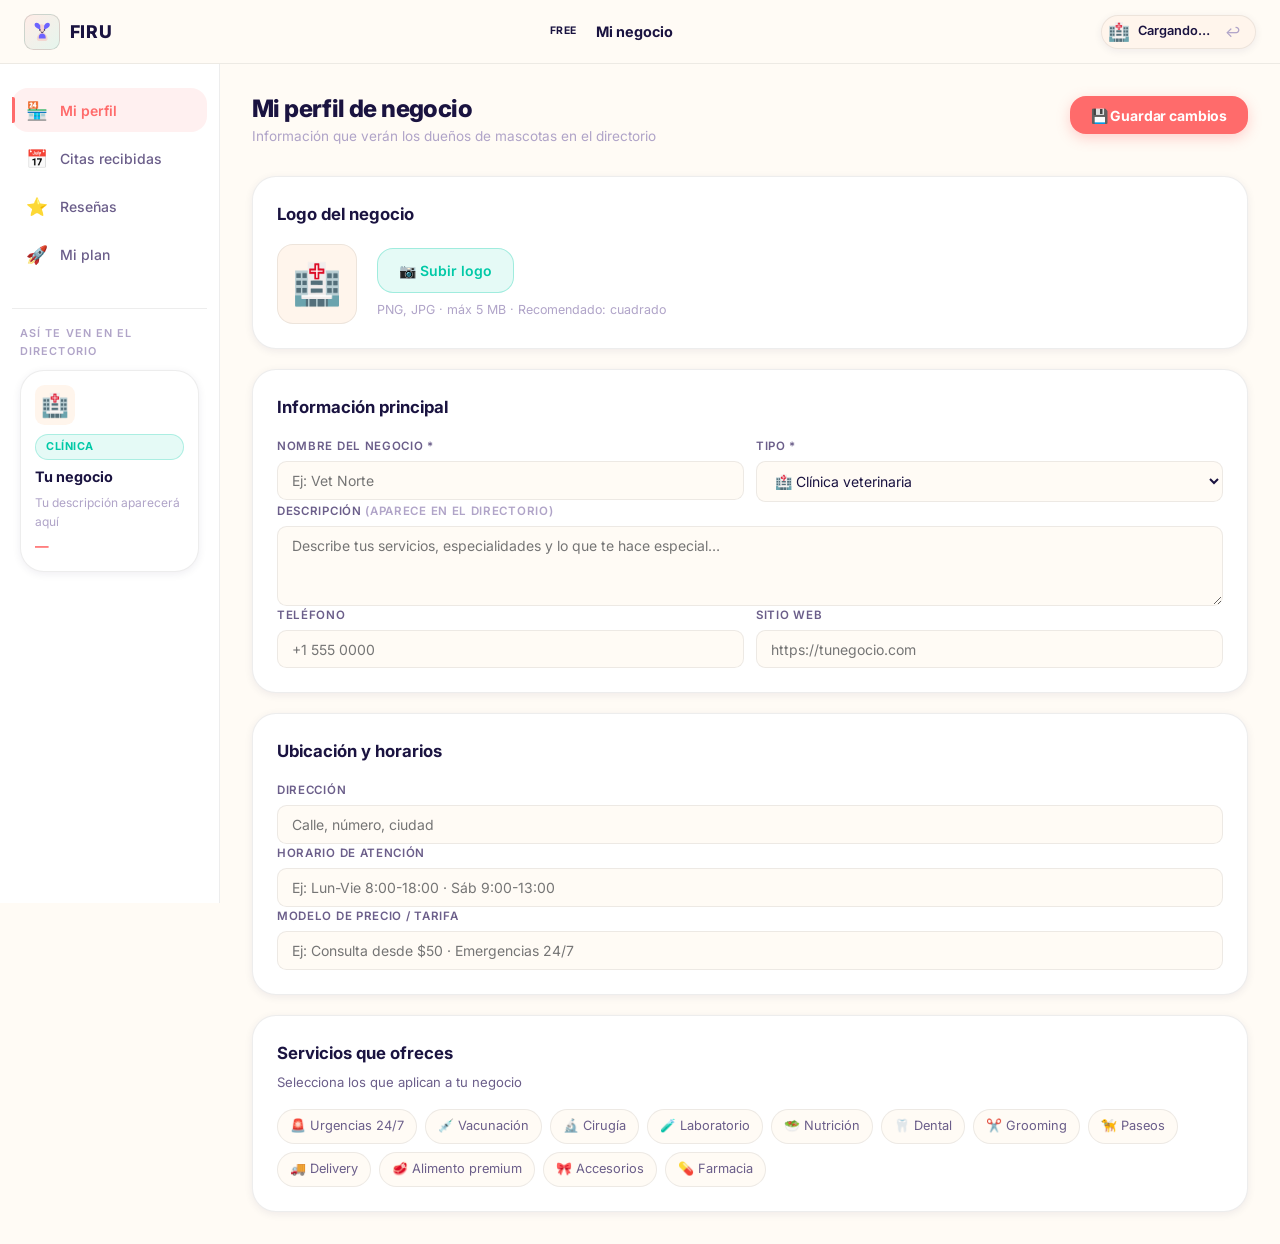
==== business.html @ 0a61ed04 "feat: panel de negocios completo - business.html: dashboard SPA para negocios con 4 secciones - busi" ====
<!DOCTYPE html>
<html lang="es">
<head>
  <meta charset="UTF-8" />
  <meta name="viewport" content="width=device-width, initial-scale=1.0" />
  <meta name="theme-color" content="#FFFBF5" />
  <title>FIRU · Panel de negocio</title>
  <link rel="preconnect" href="https://fonts.googleapis.com" />
  <link rel="preconnect" href="https://fonts.gstatic.com" crossorigin />
  <link href="https://fonts.googleapis.com/css2?family=Inter:wght@400;500;600;700;800&display=swap" rel="stylesheet" />
  <link rel="stylesheet" href="styles.css" />
  <link rel="stylesheet" href="dashboard.css" />
  <link rel="stylesheet" href="business.css" />
</head>
<body class="dash-body">

<!-- HEADER -->
<header class="dash-header">
  <a href="index.html" class="dash-logo">
    <div class="brand-mark sm">
      <svg viewBox="0 0 64 64" xmlns="http://www.w3.org/2000/svg">
        <path d="M20 24c0-6 4-10 10-10s10 4 10 10c0 4-2 8-5 11 2 1 4 3 6 5 3 3 5 7 5 12 0 3-2 6-5 6H23c-3 0-5-3-5-6 0-5 2-9 5-12 2-2 4-4 6-5-3-3-5-7-5-11Z" fill="#FF6B6B" opacity="0.2"/>
        <path d="M27 18c-2-5-6-8-10-8-3 0-5 2-5 5 0 4 3 7 7 9l8 4v-10Zm10 0c2-5 6-8 10-8 3 0 5 2 5 5 0 4-3 7-7 9l-8 4v-10ZM23 47c0-5 4-9 9-9h0c5 0 9 4 9 9v4H23v-4Z" fill="#6C63FF"/>
        <circle cx="26" cy="29" r="2" fill="#1A1340"/>
        <circle cx="38" cy="29" r="2" fill="#1A1340"/>
        <path d="M29 34c2 2 4 2 6 0" stroke="#1A1340" stroke-width="2.5" stroke-linecap="round" fill="none"/>
      </svg>
    </div>
    <strong>FIRU</strong>
  </a>
  <div class="biz-header-center">
    <span class="plan-badge" id="planBadge">Free</span>
    <span class="biz-name-header" id="bizNameHeader">Mi negocio</span>
  </div>
  <div class="dash-header-right">
    <div class="user-pill">
      <span class="user-avatar">🏥</span>
      <span class="user-name" id="userName">Cargando…</span>
      <button class="ghost-btn logout-btn" id="logoutBtn" type="button">↩</button>
    </div>
  </div>
</header>

<!-- SHELL -->
<div class="dash-shell">

  <!-- Sidebar -->
  <aside class="dash-sidebar">
    <nav class="dash-nav">
      <button class="dash-nav-item active" data-section="perfil"  type="button"><span class="nav-icon">🏪</span><span>Mi perfil</span></button>
      <button class="dash-nav-item" data-section="citas"          type="button"><span class="nav-icon">📅</span><span>Citas recibidas</span><span class="nav-badge" id="citasBadge" hidden>0</span></button>
      <button class="dash-nav-item" data-section="resenas"        type="button"><span class="nav-icon">⭐</span><span>Reseñas</span></button>
      <button class="dash-nav-item" data-section="plan"           type="button"><span class="nav-icon">🚀</span><span>Mi plan</span></button>
    </nav>

    <!-- Vista previa listing -->
    <div class="sidebar-preview" id="sidebarPreview">
      <p class="preview-label">Así te ven en el directorio</p>
      <div class="preview-card card" id="previewCard">
        <div class="preview-logo" id="previewLogo">🏥</div>
        <span class="chip teal" id="previewChip">Clínica</span>
        <strong id="previewName">Tu negocio</strong>
        <p id="previewDesc">Tu descripción aparecerá aquí</p>
        <span class="preview-price" id="previewPrice">—</span>
      </div>
    </div>
  </aside>

  <!-- Main -->
  <main class="dash-main">

    <!-- ── PERFIL ── -->
    <section class="dash-section active" id="sec-perfil">
      <div class="dash-section-head">
        <div>
          <h2>Mi perfil de negocio</h2>
          <p>Información que verán los dueños de mascotas en el directorio</p>
        </div>
        <button class="primary-btn" id="saveProfileBtn" type="button" form="profileForm">
          <span class="btn-text">💾 Guardar cambios</span>
          <span class="btn-loader" hidden>···</span>
        </button>
      </div>

      <form id="profileForm" class="profile-form" novalidate>

        <!-- Logo -->
        <div class="card profile-logo-section">
          <h4>Logo del negocio</h4>
          <div class="logo-upload-row">
            <div class="logo-preview" id="logoPreview">
              <span id="logoEmoji">🏥</span>
              <img id="logoImg" src="" alt="Logo" hidden />
            </div>
            <div>
              <label class="secondary-btn" for="logoInput" style="display:inline-flex;cursor:pointer">📷 Subir logo</label>
              <input type="file" id="logoInput" accept="image/*" hidden />
              <p style="font-size:0.78rem;color:var(--text-3);margin-top:0.4rem">PNG, JPG · máx 5 MB · Recomendado: cuadrado</p>
            </div>
          </div>
        </div>

        <!-- Info principal -->
        <div class="card">
          <h4 style="margin-bottom:1rem">Información principal</h4>
          <div class="form-row">
            <div class="form-group">
              <label for="bName">Nombre del negocio *</label>
              <input type="text" id="bName" name="name" placeholder="Ej: Vet Norte" required />
            </div>
            <div class="form-group">
              <label for="bType">Tipo *</label>
              <select id="bType" name="type">
                <option value="clinica">🏥 Clínica veterinaria</option>
                <option value="tienda">🛍️ Tienda de mascotas</option>
                <option value="servicio">✂️ Servicio (paseos, grooming…)</option>
              </select>
            </div>
          </div>
          <div class="form-group">
            <label for="bDesc">Descripción <span style="font-size:0.72rem;color:var(--text-3)">(aparece en el directorio)</span></label>
            <textarea id="bDesc" name="description" rows="3" placeholder="Describe tus servicios, especialidades y lo que te hace especial…"></textarea>
          </div>
          <div class="form-row">
            <div class="form-group">
              <label for="bPhone">Teléfono</label>
              <input type="tel" id="bPhone" name="phone" placeholder="+1 555 0000" />
            </div>
            <div class="form-group">
              <label for="bWebsite">Sitio web</label>
              <input type="url" id="bWebsite" name="website" placeholder="https://tunegocio.com" />
            </div>
          </div>
        </div>

        <!-- Ubicación y horarios -->
        <div class="card">
          <h4 style="margin-bottom:1rem">Ubicación y horarios</h4>
          <div class="form-group">
            <label for="bAddress">Dirección</label>
            <input type="text" id="bAddress" name="address" placeholder="Calle, número, ciudad" />
          </div>
          <div class="form-group">
            <label for="bHours">Horario de atención</label>
            <input type="text" id="bHours" name="hours" placeholder="Ej: Lun-Vie 8:00-18:00 · Sáb 9:00-13:00" />
          </div>
          <div class="form-group">
            <label for="bPriceModel">Modelo de precio / tarifa</label>
            <input type="text" id="bPriceModel" name="price_model" placeholder="Ej: Consulta desde $50 · Emergencias 24/7" />
          </div>
        </div>

        <!-- Servicios -->
        <div class="card">
          <h4 style="margin-bottom:0.35rem">Servicios que ofreces</h4>
          <p style="font-size:0.82rem;margin-bottom:1rem">Selecciona los que aplican a tu negocio</p>
          <div class="services-grid" id="servicesGrid">
            <label class="service-tag"><input type="checkbox" value="urgencias" /> 🚨 Urgencias 24/7</label>
            <label class="service-tag"><input type="checkbox" value="vacunacion" /> 💉 Vacunación</label>
            <label class="service-tag"><input type="checkbox" value="cirugia" /> 🔬 Cirugía</label>
            <label class="service-tag"><input type="checkbox" value="laboratorio" /> 🧪 Laboratorio</label>
            <label class="service-tag"><input type="checkbox" value="nutricion" /> 🥗 Nutrición</label>
            <label class="service-tag"><input type="checkbox" value="dental" /> 🦷 Dental</label>
            <label class="service-tag"><input type="checkbox" value="grooming" /> ✂️ Grooming</label>
            <label class="service-tag"><input type="checkbox" value="paseos" /> 🦮 Paseos</label>
            <label class="service-tag"><input type="checkbox" value="delivery" /> 🚚 Delivery</label>
            <label class="service-tag"><input type="checkbox" value="alimento" /> 🥩 Alimento premium</label>
            <label class="service-tag"><input type="checkbox" value="accesorios" /> 🎀 Accesorios</label>
            <label class="service-tag"><input type="checkbox" value="farmacia" /> 💊 Farmacia</label>
          </div>
        </div>

      </form>
    </section>

    <!-- ── CITAS ── -->
    <section class="dash-section" id="sec-citas">
      <div class="dash-section-head">
        <div><h2>Citas recibidas</h2><p>Solicitudes de dueños de mascotas</p></div>
      </div>
      <div class="biz-appt-filters">
        <button class="filter-btn active" data-status="all"        type="button">Todas</button>
        <button class="filter-btn" data-status="pendiente"         type="button">Pendientes</button>
        <button class="filter-btn" data-status="completada"        type="button">Completadas</button>
        <button class="filter-btn" data-status="cancelada"         type="button">Canceladas</button>
      </div>
      <div id="bizApptList" class="biz-appt-list">
        <div class="loading-state"><span class="loading-spinner"></span><p>Cargando citas…</p></div>
      </div>
    </section>

    <!-- ── RESEÑAS ── -->
    <section class="dash-section" id="sec-resenas">
      <div class="dash-section-head">
        <div><h2>Reseñas</h2><p>Lo que dicen los dueños de mascotas</p></div>
      </div>
      <div class="rating-summary card" id="ratingSummary">
        <div class="rating-big" id="ratingBig">—</div>
        <div class="rating-bars" id="ratingBars"></div>
        <div class="rating-total" id="ratingTotal">Sin reseñas aún</div>
      </div>
      <div id="reviewList" class="review-list">
        <div class="empty-state"><span>⭐</span><p>Las reseñas de tus clientes aparecerán aquí</p></div>
      </div>
    </section>

    <!-- ── PLAN ── -->
    <section class="dash-section" id="sec-plan">
      <div class="dash-section-head">
        <div><h2>Mi plan</h2><p>Gestiona tu suscripción y visibilidad en FIRU</p></div>
      </div>

      <div class="plan-current card" id="planCurrent">
        <div class="plan-current-info">
          <span class="plan-current-badge free">Plan Free</span>
          <h3>Listing básico activo</h3>
          <p>Tu negocio aparece en el directorio de FIRU con información básica.</p>
        </div>
        <div class="plan-stats" id="planStats">
          <div><strong id="statViews">0</strong><span>Vistas este mes</span></div>
          <div><strong id="statCitas">0</strong><span>Citas recibidas</span></div>
          <div><strong id="statRating">—</strong><span>Calificación</span></div>
        </div>
      </div>

      <div class="plans-grid">

        <div class="plan-card card active-plan">
          <div class="plan-card-head">
            <span class="plan-tag free">Activo</span>
            <h3>Free</h3>
            <div class="plan-price"><strong>$0</strong><span>/mes</span></div>
          </div>
          <ul class="plan-features">
            <li>✓ Listing en el directorio</li>
            <li>✓ Información básica visible</li>
            <li>✓ Reseñas de clientes</li>
            <li class="disabled">✗ Posición destacada</li>
            <li class="disabled">✗ Reservas directas en la app</li>
            <li class="disabled">✗ Notificaciones push a usuarios</li>
            <li class="disabled">✗ Estadísticas detalladas</li>
            <li class="disabled">✗ Badge "Verificado"</li>
          </ul>
        </div>

        <div class="plan-card card premium-plan">
          <div class="plan-card-head">
            <span class="plan-tag premium">Recomendado</span>
            <h3>Premium</h3>
            <div class="plan-price">
              <strong id="premiumPrice">$29</strong><span>/mes</span>
            </div>
            <p style="font-size:0.75rem;color:var(--text-3);margin-top:0.25rem">Clínicas $29 · Tiendas y servicios $19</p>
          </div>
          <ul class="plan-features">
            <li>✓ Todo lo del plan Free</li>
            <li>✓ <strong>Posición destacada</strong> en directorio</li>
            <li>✓ Reservas directas desde la app</li>
            <li>✓ Notificaciones push a usuarios cercanos</li>
            <li>✓ Estadísticas detalladas de vistas</li>
            <li>✓ Badge "Verificado" en tu listing</li>
            <li>✓ Soporte prioritario FIRU</li>
            <li>✓ Campaña de bienvenida (1er mes)</li>
          </ul>
          <button class="primary-btn full upgrade-btn" id="upgradePlanBtn" type="button">
            🚀 Activar plan Premium
          </button>
        </div>

      </div>
    </section>

  </main>
</div>

<!-- Bottom nav móvil -->
<nav class="bottom-nav">
  <button class="bottom-nav-item active" data-section="perfil"  type="button"><span>🏪</span><span>Perfil</span></button>
  <button class="bottom-nav-item" data-section="citas"          type="button"><span>📅</span><span>Citas</span></button>
  <button class="bottom-nav-item" data-section="resenas"        type="button"><span>⭐</span><span>Reseñas</span></button>
  <button class="bottom-nav-item" data-section="plan"           type="button"><span>🚀</span><span>Plan</span></button>
</nav>

<div class="toast-container" id="toastContainer" aria-live="polite"></div>
<script type="module" src="business.js"></script>
</body>
</html>
---- styles.css ----
/* ================================================================
   FIRU · Design System — Tema Alegre (Light)
   ================================================================ */

:root {
  /* Fondo y superficies */
  --bg:           #FFFBF5;
  --surface:      #FFFFFF;
  --surface-hi:   #FFF5EC;
  --border:       rgba(0,0,0,0.07);
  --border-hi:    rgba(0,0,0,0.13);

  /* Colores primarios */
  --coral:        #FF6B6B;
  --coral-alpha:  rgba(255,107,107,0.1);
  --coral-glow:   rgba(255,107,107,0.3);

  --teal:         #00C9A7;
  --teal-alpha:   rgba(0,201,167,0.1);
  --teal-glow:    rgba(0,201,167,0.3);

  --indigo:       #6C63FF;
  --indigo-alpha: rgba(108,99,255,0.1);
  --indigo-glow:  rgba(108,99,255,0.25);

  --yellow:       #FFD93D;
  --yellow-alpha: rgba(255,217,61,0.15);

  --mint:         #4ECDC4;

  /* Texto */
  --text:         #1A1340;
  --text-2:       #6B5E8A;
  --text-3:       #B0A4C8;

  /* Semánticos */
  --good:         #06C270;
  --good-alpha:   rgba(6,194,112,0.12);
  --warn:         #FF9F43;
  --warn-alpha:   rgba(255,159,67,0.12);
  --danger:       #FF4757;

  --font:         'Inter', -apple-system, BlinkMacSystemFont, sans-serif;
  --gap:          1.5rem;
  --r:            1rem;
  --r-sm:         0.6rem;
  --r-lg:         1.5rem;
  --r-xl:         2rem;

  --shadow-sm:    0 2px 8px rgba(26,19,64,0.07);
  --shadow:       0 4px 20px rgba(26,19,64,0.1);
  --shadow-lg:    0 12px 40px rgba(26,19,64,0.13);

  --ease:         cubic-bezier(0.22, 0.8, 0.38, 1);
  --ease-spring:  cubic-bezier(0.34, 1.56, 0.64, 1);
}

/* ----------------------------------------------------------------
   Reset & base
   ---------------------------------------------------------------- */
*, *::before, *::after { box-sizing: border-box; margin: 0; padding: 0; }
html { scroll-behavior: smooth; }
body {
  font-family: var(--font);
  background: var(--bg);
  color: var(--text);
  line-height: 1.6;
  -webkit-font-smoothing: antialiased;
  min-height: 100vh;
  overflow-x: hidden;
}
::-webkit-scrollbar { width: 5px; }
::-webkit-scrollbar-track { background: var(--bg); }
::-webkit-scrollbar-thumb { background: var(--border-hi); border-radius: 3px; }

/* ----------------------------------------------------------------
   Layout
   ---------------------------------------------------------------- */
.page-shell { max-width: 1200px; margin: 0 auto; padding: 0 var(--gap); }
main { display: flex; flex-direction: column; gap: 2rem; padding: 2rem 0 5rem; }

/* ----------------------------------------------------------------
   Card
   ---------------------------------------------------------------- */
.card {
  background: var(--surface);
  border: 1px solid var(--border);
  border-radius: var(--r-lg);
  padding: var(--gap);
  box-shadow: var(--shadow-sm);
  transition: border-color 0.2s, box-shadow 0.2s;
}
.card:hover { box-shadow: var(--shadow); }

/* ----------------------------------------------------------------
   Typography
   ---------------------------------------------------------------- */
h1 { font-size: clamp(0.9rem, 2vw, 1rem); font-weight: 600; color: var(--text-2); }
h2 { font-size: clamp(1.6rem, 4vw, 2.5rem); font-weight: 800; line-height: 1.12; letter-spacing: -0.025em; color: var(--text); }
h3 { font-size: clamp(1.15rem, 3vw, 1.65rem); font-weight: 700; line-height: 1.22; letter-spacing: -0.015em; color: var(--text); }
h4 { font-size: 1.05rem; font-weight: 700; color: var(--text); }
p  { color: var(--text-2); }
ul, ol { list-style: none; }
a  { text-decoration: none; }

.eyebrow {
  display: inline-block;
  font-size: 0.68rem;
  font-weight: 700;
  letter-spacing: 0.14em;
  text-transform: uppercase;
  color: var(--coral);
  margin-bottom: 0.35rem;
}

.pill {
  display: inline-block;
  background: var(--yellow-alpha);
  border: 1px solid rgba(255,217,61,0.4);
  color: #B87A00;
  font-size: 0.73rem;
  font-weight: 600;
  padding: 0.28rem 0.85rem;
  border-radius: 100px;
  margin-bottom: 1rem;
}

/* ----------------------------------------------------------------
   Buttons
   ---------------------------------------------------------------- */
button, a { font-family: var(--font); cursor: pointer; transition: all 0.2s var(--ease); }

.primary-btn {
  display: inline-flex;
  align-items: center;
  gap: 0.35rem;
  background: var(--coral);
  color: #fff;
  font-size: 0.875rem;
  font-weight: 700;
  padding: 0.65rem 1.3rem;
  border-radius: var(--r);
  border: none;
  white-space: nowrap;
  letter-spacing: -0.01em;
  box-shadow: 0 4px 14px var(--coral-glow);
}
.primary-btn:hover {
  background: #ff5252;
  box-shadow: 0 6px 22px var(--coral-glow);
  transform: translateY(-2px);
}
.primary-btn:active { transform: translateY(0); box-shadow: 0 2px 8px var(--coral-glow); }

.secondary-btn {
  display: inline-flex;
  align-items: center;
  gap: 0.35rem;
  background: var(--teal-alpha);
  color: var(--teal);
  font-size: 0.875rem;
  font-weight: 600;
  padding: 0.65rem 1.3rem;
  border-radius: var(--r);
  border: 1.5px solid rgba(0,201,167,0.3);
  white-space: nowrap;
}
.secondary-btn:hover {
  background: rgba(0,201,167,0.18);
  border-color: var(--teal);
  transform: translateY(-2px);
}

.ghost-btn {
  color: var(--text-2);
  font-size: 0.875rem;
  font-weight: 500;
  padding: 0.5rem 0.75rem;
  border-radius: var(--r-sm);
  border: none;
  background: transparent;
}
.ghost-btn:hover { color: var(--text); background: var(--surface-hi); }

.icon-btn {
  display: inline-flex;
  align-items: center;
  justify-content: center;
  width: 2.25rem;
  height: 2.25rem;
  background: var(--surface-hi);
  border: 1.5px solid var(--border);
  border-radius: var(--r-sm);
  color: var(--text-2);
  font-size: 0.85rem;
  flex-shrink: 0;
}
.icon-btn:hover { background: var(--coral-alpha); border-color: var(--coral); color: var(--coral); }

/* ----------------------------------------------------------------
   Chips
   ---------------------------------------------------------------- */
.chip {
  display: inline-block;
  font-size: 0.68rem;
  font-weight: 700;
  letter-spacing: 0.05em;
  text-transform: uppercase;
  padding: 0.22rem 0.65rem;
  border-radius: 100px;
  background: var(--indigo-alpha);
  color: var(--indigo);
  border: 1.5px solid rgba(108,99,255,0.2);
}
.chip.alt  { background: var(--warn-alpha); color: var(--warn); border-color: rgba(255,159,67,0.25); }
.chip.teal { background: var(--teal-alpha); color: var(--teal); border-color: rgba(0,201,167,0.25); }
.chip.cyan { background: rgba(78,205,196,0.12); color: #00A99D; border-color: rgba(78,205,196,0.3); }

/* ----------------------------------------------------------------
   Status
   ---------------------------------------------------------------- */
.status {
  display: inline-flex;
  align-items: center;
  gap: 0.35rem;
  font-size: 0.73rem;
  font-weight: 600;
}
.status::before {
  content: '';
  display: block;
  width: 7px;
  height: 7px;
  border-radius: 50%;
  flex-shrink: 0;
}
.status.good { color: var(--good); }
.status.good::before { background: var(--good); box-shadow: 0 0 6px var(--good); }
.status.warning { color: var(--warn); }
.status.warning::before { background: var(--warn); }

.pulse {
  display: inline-block;
  width: 10px;
  height: 10px;
  border-radius: 50%;
  background: var(--coral);
  flex-shrink: 0;
  animation: pulse-ring 1.8s ease-in-out infinite;
}
@keyframes pulse-ring {
  0%, 100% { box-shadow: 0 0 0 0 var(--coral-glow); }
  60%       { box-shadow: 0 0 0 8px transparent; }
}

/* ================================================================
   TOPBAR
   ================================================================ */
.topbar {
  position: sticky;
  top: 0;
  z-index: 100;
  display: flex;
  align-items: center;
  justify-content: space-between;
  gap: 1.5rem;
  padding: 1rem var(--gap);
  background: rgba(255,251,245,0.9);
  backdrop-filter: blur(20px);
  -webkit-backdrop-filter: blur(20px);
  border-bottom: 1px solid var(--border);
  margin: 0 calc(-1 * var(--gap));
}

.brand { display: flex; align-items: center; gap: 0.75rem; flex-shrink: 0; }
.brand .eyebrow { font-size: 1rem; font-weight: 800; letter-spacing: 0.05em; color: var(--text); margin: 0; }
.brand h1 { display: none; }

.brand-mark {
  width: 2.75rem;
  height: 2.75rem;
  background: linear-gradient(135deg, var(--coral-alpha), var(--teal-alpha));
  border: 1.5px solid var(--border-hi);
  border-radius: 0.85rem;
  display: flex;
  align-items: center;
  justify-content: center;
  padding: 0.3rem;
  flex-shrink: 0;
  transition: box-shadow 0.3s;
}
.brand-mark:hover { box-shadow: 0 0 20px var(--coral-glow); }
.brand-mark svg { width: 100%; height: 100%; }

.top-actions { display: flex; align-items: center; gap: 0.2rem; }

.menu-btn {
  display: none;
  flex-direction: column;
  justify-content: center;
  gap: 5px;
  width: 2.25rem;
  height: 2.25rem;
  background: var(--surface-hi);
  border: 1.5px solid var(--border);
  border-radius: var(--r-sm);
  padding: 0 0.45rem;
}
.menu-btn span {
  display: block;
  width: 100%;
  height: 2px;
  background: var(--text-2);
  border-radius: 1px;
  transition: all 0.3s var(--ease);
}
.menu-btn.open span:nth-child(1) { transform: rotate(45deg) translate(5px, 5px); }
.menu-btn.open span:nth-child(2) { opacity: 0; transform: scaleX(0); }
.menu-btn.open span:nth-child(3) { transform: rotate(-45deg) translate(5px, -5px); }

/* User pill (logged in) */
.user-pill {
  display: flex;
  align-items: center;
  gap: 0.5rem;
  background: var(--surface-hi);
  border: 1.5px solid var(--border);
  border-radius: 100px;
  padding: 0.3rem 0.5rem 0.3rem 0.4rem;
  box-shadow: var(--shadow-sm);
}
.user-avatar { font-size: 1.1rem; line-height: 1; }
.user-name { font-size: 0.8rem; font-weight: 600; color: var(--text); max-width: 110px; overflow: hidden; text-overflow: ellipsis; white-space: nowrap; }
.logout-btn { padding: 0.2rem 0.4rem; font-size: 0.85rem; color: var(--text-3); }
.logout-btn:hover { color: var(--danger); background: rgba(255,71,87,0.08); border-radius: var(--r-sm); }

.mobile-nav {
  display: none;
  flex-direction: column;
  background: var(--surface);
  border: 1px solid var(--border);
  border-radius: var(--r);
  margin: 0.5rem 0 0;
  overflow: hidden;
  max-height: 0;
  opacity: 0;
  box-shadow: var(--shadow);
  transition: max-height 0.35s var(--ease), opacity 0.3s;
}
.mobile-nav.open { max-height: 320px; opacity: 1; }
.mobile-nav a {
  display: block;
  padding: 0.85rem 1.25rem;
  color: var(--text-2);
  font-size: 0.9rem;
  font-weight: 500;
  border-bottom: 1px solid var(--border);
}
.mobile-nav a:last-child { border-bottom: none; }
.mobile-nav a:hover { color: var(--coral); background: var(--coral-alpha); }

/* ================================================================
   HERO
   ================================================================ */
.hero {
  display: grid;
  grid-template-columns: 1fr auto;
  gap: 3rem;
  align-items: center;
  padding: 3rem 2.5rem;
  background:
    radial-gradient(ellipse 70% 80% at 90% 20%, rgba(255,107,107,0.1) 0%, transparent 55%),
    radial-gradient(ellipse 60% 60% at 10% 90%, rgba(0,201,167,0.08) 0%, transparent 55%),
    radial-gradient(ellipse 50% 50% at 50% 50%, rgba(255,217,61,0.06) 0%, transparent 60%),
    var(--surface);
  border-color: var(--border);
  overflow: hidden;
  position: relative;
}

.hero-copy { position: relative; z-index: 1; }
.hero-copy h2 { margin-bottom: 0.9rem; }
.hero-copy > p { font-size: 1rem; max-width: 44ch; margin-bottom: 1.75rem; line-height: 1.7; }

.hero-metrics { display: flex; gap: 2.5rem; margin-bottom: 2rem; }
.hero-metrics strong {
  display: block;
  font-size: 1.6rem;
  font-weight: 800;
  color: var(--coral);
  line-height: 1;
  margin-bottom: 0.28rem;
}
.hero-metrics span { font-size: 0.78rem; color: var(--text-3); }

.hero-actions { display: flex; gap: 0.75rem; flex-wrap: wrap; }

/* Phone mockup */
.hero-visual { flex-shrink: 0; position: relative; z-index: 1; }

.phone-frame {
  width: 200px;
  height: 390px;
  background: #fff;
  border: 2px solid var(--border);
  border-radius: 2.5rem;
  padding: 0.7rem;
  box-shadow: var(--shadow-lg), 0 0 0 1px rgba(255,107,107,0.08);
  animation: float 4s ease-in-out infinite;
}
@keyframes float {
  0%, 100% { transform: translateY(0px); }
  50%       { transform: translateY(-10px); }
}

.phone-screen {
  background: var(--bg);
  border-radius: 2rem;
  height: 100%;
  padding: 0.9rem 0.7rem;
  display: flex;
  flex-direction: column;
  gap: 0.55rem;
  overflow: hidden;
}
.phone-notch {
  width: 65px;
  height: 5px;
  background: var(--border);
  border-radius: 3px;
  margin: 0 auto 0.3rem;
}
.mini-head {
  display: flex;
  justify-content: space-between;
  align-items: center;
  font-size: 0.63rem;
  color: var(--text-3);
}
.mini-head strong { color: var(--coral); font-weight: 700; }
.mini-card {
  background: var(--surface);
  border: 1.5px solid var(--border);
  border-radius: 0.8rem;
  padding: 0.55rem 0.65rem;
  box-shadow: var(--shadow-sm);
}
.mini-card p { font-size: 0.62rem; color: var(--text-3); margin-bottom: 0.15rem; }
.mini-card strong { font-size: 0.68rem; color: var(--text); }
.mini-card.highlight { border-color: var(--coral); background: var(--coral-alpha); }
.mini-card.highlight strong { color: var(--coral); }
.mini-badge { display: flex; gap: 0.4rem; margin-top: 0.2rem; }
.mini-badge span {
  font-size: 0.57rem;
  background: var(--surface-hi);
  border: 1px solid var(--border);
  padding: 0.1rem 0.4rem;
  border-radius: 100px;
  color: var(--text-3);
}
.mini-wave {
  margin-top: auto;
  height: 36px;
  border-radius: 0.6rem;
  background: linear-gradient(90deg, var(--coral-alpha), var(--teal-alpha));
  overflow: hidden;
  position: relative;
}
.mini-wave::before {
  content: '';
  position: absolute;
  inset: 0;
  background: url("data:image/svg+xml,%3Csvg xmlns='http://www.w3.org/2000/svg' width='40' height='36'%3E%3Cpath d='M0 18 Q5 8 10 18 Q15 28 20 18 Q25 8 30 18 Q35 28 40 18' fill='none' stroke='%23FF6B6B' stroke-width='1.5' opacity='0.5'/%3E%3C/svg%3E") repeat-x center;
  animation: wave-move 2.5s linear infinite;
}
@keyframes wave-move { from { background-position: 0 center; } to { background-position: -40px center; } }

/* ================================================================
   SECTION STRUCTURE
   ================================================================ */
.section-title {
  display: flex;
  justify-content: space-between;
  align-items: flex-start;
  gap: 1.5rem;
  margin-bottom: 1.5rem;
}
.section-title > div > * + * { margin-top: 0.3rem; }
.section-title p { font-size: 0.875rem; max-width: 44ch; }
.section-title.compact { margin-bottom: 1rem; }

.section-header {
  display: flex;
  align-items: flex-start;
  justify-content: space-between;
  gap: 1rem;
  margin-bottom: 1.5rem;
  flex-wrap: wrap;
}
.section-header > .section-title { margin: 0; flex: 1; }

/* Filter pills */
.pet-filters, .dir-filters { display: flex; gap: 0.35rem; align-items: center; flex-wrap: wrap; }

.filter-btn {
  background: var(--surface);
  border: 1.5px solid var(--border);
  color: var(--text-3);
  font-size: 0.78rem;
  font-weight: 500;
  padding: 0.32rem 0.85rem;
  border-radius: 100px;
  transition: all 0.18s;
  box-shadow: var(--shadow-sm);
}
.filter-btn:hover { border-color: var(--coral); color: var(--coral); background: var(--coral-alpha); }
.filter-btn.active { background: var(--coral); border-color: var(--coral); color: #fff; font-weight: 600; box-shadow: 0 4px 12px var(--coral-glow); }

/* ================================================================
   PET CARDS
   ================================================================ */
.pet-grid { display: grid; grid-template-columns: repeat(auto-fill, minmax(265px, 1fr)); gap: var(--gap); }

.pet-card {
  padding: 1.35rem;
  cursor: default;
  transition: transform 0.22s var(--ease), box-shadow 0.22s;
}
.pet-card:hover { transform: translateY(-5px); box-shadow: var(--shadow-lg); }

.pet-emoji { font-size: 2.6rem; line-height: 1; margin-bottom: 0.7rem; }

.pet-top {
  display: flex;
  justify-content: space-between;
  align-items: flex-start;
  margin-bottom: 0.65rem;
}
.pet-top > div { display: flex; flex-direction: column; gap: 0.3rem; }

.pet-card ul {
  display: flex;
  flex-direction: column;
  gap: 0.5rem;
  padding-top: 0.8rem;
  border-top: 1.5px solid var(--border);
  margin-top: 0.2rem;
}
.pet-card li { display: flex; justify-content: space-between; align-items: center; font-size: 0.82rem; }
.pet-card li span { color: var(--text-3); }
.pet-card li strong { color: var(--text); font-weight: 600; }

.pet-health-bar {
  margin-top: 0.8rem;
  padding-top: 0.8rem;
  border-top: 1.5px solid var(--border);
}
.pet-health-bar label {
  display: flex;
  justify-content: space-between;
  font-size: 0.72rem;
  color: var(--text-3);
  margin-bottom: 0.4rem;
}
.progress-track { height: 5px; background: var(--border); border-radius: 3px; overflow: hidden; }
.progress-fill {
  height: 100%;
  border-radius: 3px;
  background: linear-gradient(90deg, var(--teal), var(--mint));
  width: 0;
  transition: width 1.2s var(--ease);
}
.progress-fill.warn { background: linear-gradient(90deg, var(--warn), #FFBE76); }

.pet-card-actions {
  display: flex;
  gap: 0.5rem;
  margin-top: 0.9rem;
  padding-top: 0.8rem;
  border-top: 1.5px solid var(--border);
}
.pet-card-actions .ghost-btn {
  flex: 1;
  text-align: center;
  font-size: 0.75rem;
  padding: 0.4rem 0.4rem;
  border: 1.5px solid var(--border);
  border-radius: var(--r-sm);
  color: var(--text-3);
}
.pet-card-actions .ghost-btn:hover { border-color: var(--coral); color: var(--coral); background: var(--coral-alpha); }

/* ================================================================
   SPLIT — REMINDERS + HEALTH
   ================================================================ */
.split-section { display: grid; grid-template-columns: 1fr 1fr; gap: var(--gap); }
.reminder-panel, .health-panel { padding: 1.5rem; }

.alert-banner {
  display: flex;
  align-items: center;
  gap: 0.85rem;
  background: linear-gradient(135deg, var(--coral-alpha), var(--yellow-alpha));
  border: 1.5px solid rgba(255,107,107,0.25);
  border-radius: var(--r);
  padding: 0.9rem 1rem;
  margin-bottom: 1rem;
  transition: opacity 0.3s, transform 0.3s;
}
.alert-banner > div { flex: 1; }
.alert-banner strong { font-size: 0.84rem; color: var(--coral); display: block; font-weight: 700; }
.alert-banner p { font-size: 0.79rem; color: var(--text-2); margin: 0; }

.reminder-list { display: flex; flex-direction: column; gap: 0.45rem; }

.reminder-item {
  display: flex;
  align-items: center;
  gap: 0.7rem;
  background: var(--surface);
  border: 1.5px solid var(--border);
  border-radius: var(--r-sm);
  padding: 0.65rem 0.9rem;
  color: var(--text-2);
  font-size: 0.84rem;
  font-weight: 500;
  text-align: left;
  width: 100%;
  box-shadow: var(--shadow-sm);
}
.reminder-item::before {
  content: '';
  width: 7px;
  height: 7px;
  border-radius: 50%;
  background: var(--border-hi);
  flex-shrink: 0;
  transition: background 0.2s, box-shadow 0.2s;
}
.reminder-item:hover { border-color: var(--coral); color: var(--text); background: var(--coral-alpha); }
.reminder-item.active {
  background: var(--coral-alpha);
  border-color: var(--coral);
  color: var(--text);
  font-weight: 600;
}
.reminder-item.active::before { background: var(--coral); box-shadow: 0 0 7px var(--coral-glow); }

.health-stack { display: flex; flex-direction: column; gap: 0.65rem; }
.health-stack article {
  padding: 0.85rem 1rem;
  background: var(--surface-hi);
  border-radius: var(--r-sm);
  border: 1.5px solid var(--border);
  transition: border-color 0.2s, transform 0.2s;
}
.health-stack article:hover { border-color: var(--teal); transform: translateX(4px); }
.health-stack article span { font-size: 0.68rem; font-weight: 700; color: var(--teal); text-transform: uppercase; letter-spacing: 0.1em; display: block; margin-bottom: 0.2rem; }
.health-stack article strong { font-size: 0.82rem; color: var(--text-2); font-weight: 400; }

/* ================================================================
   DIRECTORY
   ================================================================ */
.search-row { display: flex; gap: 0.75rem; align-items: center; margin-bottom: 1.5rem; flex-wrap: wrap; }

.search-input {
  flex: 1;
  min-width: 180px;
  background: var(--surface);
  border: 1.5px solid var(--border);
  border-radius: var(--r);
  padding: 0.65rem 1rem;
  color: var(--text);
  font-family: var(--font);
  font-size: 0.875rem;
  outline: none;
  transition: border-color 0.2s, box-shadow 0.2s;
  box-shadow: var(--shadow-sm);
}
.search-input::placeholder { color: var(--text-3); }
.search-input:focus { border-color: var(--coral); box-shadow: 0 0 0 3px var(--coral-alpha); }

.dir-filter-btn {
  background: var(--surface);
  border: 1.5px solid var(--border);
  color: var(--text-3);
  font-size: 0.78rem;
  font-weight: 500;
  padding: 0.32rem 0.85rem;
  border-radius: 100px;
  box-shadow: var(--shadow-sm);
}
.dir-filter-btn:hover { border-color: var(--teal); color: var(--teal); background: var(--teal-alpha); }
.dir-filter-btn.active { background: var(--teal); border-color: var(--teal); color: #fff; font-weight: 600; box-shadow: 0 4px 12px var(--teal-glow); }

.directory-grid { display: grid; grid-template-columns: repeat(auto-fill, minmax(240px, 1fr)); gap: var(--gap); }

.directory-card {
  padding: 1.35rem;
  display: flex;
  flex-direction: column;
  gap: 0.45rem;
  transition: transform 0.22s var(--ease), box-shadow 0.22s;
}
.directory-card:hover { transform: translateY(-5px); box-shadow: var(--shadow-lg); }
.directory-card > p { font-size: 0.82rem; }
.directory-card .price { font-size: 1rem; color: var(--coral); font-weight: 700; margin-top: auto; padding-top: 0.5rem; }

.dir-rating { display: flex; align-items: center; gap: 0.3rem; font-size: 0.73rem; color: var(--warn); }
.dir-tags { display: flex; gap: 0.3rem; flex-wrap: wrap; }
.dir-tag {
  font-size: 0.68rem;
  color: var(--text-3);
  background: var(--surface-hi);
  padding: 0.12rem 0.5rem;
  border-radius: 100px;
  border: 1px solid var(--border);
}

/* ================================================================
   INTEGRATION BANNER
   ================================================================ */
.integration-banner {
  display: flex;
  justify-content: space-between;
  align-items: center;
  gap: 2rem;
  padding: 2rem 2.5rem;
  background:
    radial-gradient(ellipse 70% 100% at 80% 50%, var(--teal-alpha) 0%, transparent 60%),
    var(--surface);
  border-color: rgba(0,201,167,0.2);
}
.integration-banner h3 { margin-bottom: 0.5rem; }
.integration-banner p { font-size: 0.9rem; max-width: 44ch; }
.integration-banner ul { display: flex; flex-direction: column; gap: 0.6rem; flex-shrink: 0; min-width: 220px; }
.integration-banner li { display: flex; align-items: center; gap: 0.6rem; font-size: 0.84rem; color: var(--text-2); }
.integration-banner li::before { content: '✓'; color: var(--teal); font-weight: 800; font-size: 0.85rem; }

/* ================================================================
   MODAL
   ================================================================ */
.modal-overlay {
  position: fixed;
  inset: 0;
  background: rgba(26,19,64,0.45);
  backdrop-filter: blur(10px);
  -webkit-backdrop-filter: blur(10px);
  display: flex;
  align-items: center;
  justify-content: center;
  z-index: 500;
  padding: var(--gap);
  opacity: 0;
  pointer-events: none;
  transition: opacity 0.25s;
}
.modal-overlay.open { opacity: 1; pointer-events: all; }

.modal {
  background: var(--surface);
  border: 1.5px solid var(--border);
  border-radius: var(--r-xl);
  padding: 1.75rem;
  width: 100%;
  max-width: 440px;
  box-shadow: var(--shadow-lg);
  transform: translateY(20px) scale(0.96);
  transition: transform 0.32s var(--ease-spring);
}
.modal-overlay.open .modal { transform: translateY(0) scale(1); }

.modal-header { display: flex; justify-content: space-between; align-items: center; margin-bottom: 1.5rem; }
.modal-header h3 { font-size: 1.15rem; }

.modal-form { display: flex; flex-direction: column; gap: 1rem; }
.form-row { display: grid; grid-template-columns: 1fr 1fr; gap: 0.75rem; }
.form-group { display: flex; flex-direction: column; gap: 0.35rem; }
.form-group label { font-size: 0.72rem; font-weight: 600; color: var(--text-2); text-transform: uppercase; letter-spacing: 0.06em; }
.form-group input, .form-group select {
  background: var(--bg);
  border: 1.5px solid var(--border);
  border-radius: var(--r-sm);
  padding: 0.62rem 0.9rem;
  color: var(--text);
  font-family: var(--font);
  font-size: 0.875rem;
  outline: none;
  transition: border-color 0.2s, box-shadow 0.2s;
  width: 100%;
}
.form-group input:focus, .form-group select:focus { border-color: var(--coral); box-shadow: 0 0 0 3px var(--coral-alpha); }

.modal-actions { display: flex; gap: 0.75rem; margin-top: 0.5rem; }
.modal-actions .primary-btn { flex: 1; justify-content: center; }
.modal-actions .ghost-btn { border: 1.5px solid var(--border); border-radius: var(--r-sm); padding: 0.62rem 1rem; }

/* ================================================================
   TOAST
   ================================================================ */
.toast-container {
  position: fixed;
  bottom: 1.5rem;
  right: 1.5rem;
  z-index: 1000;
  display: flex;
  flex-direction: column;
  gap: 0.5rem;
  pointer-events: none;
}
.toast {
  display: flex;
  align-items: center;
  gap: 0.7rem;
  background: var(--surface);
  border: 1.5px solid var(--border);
  border-radius: var(--r);
  padding: 0.85rem 1.1rem;
  font-size: 0.84rem;
  color: var(--text);
  box-shadow: var(--shadow-lg);
  animation: toast-in 0.35s var(--ease-spring) forwards;
  max-width: 300px;
  pointer-events: all;
}
.toast.success { border-color: rgba(6,194,112,0.35); }
.toast.success .t-icon { color: var(--good); }
.toast.info .t-icon { color: var(--coral); }

@keyframes toast-in  { from { transform: translateX(110%); opacity: 0; } to { transform: translateX(0); opacity: 1; } }
@keyframes toast-out { from { transform: translateX(0); opacity: 1; } to { transform: translateX(110%); opacity: 0; } }
.toast.hiding { animation: toast-out 0.28s var(--ease) forwards; }

/* ================================================================
   SCROLL REVEAL
   ================================================================ */
.reveal {
  opacity: 0;
  transform: translateY(22px);
  transition: opacity 0.55s var(--ease), transform 0.55s var(--ease);
}
.reveal.visible { opacity: 1; transform: translateY(0); }

/* ================================================================
   FOOTER
   ================================================================ */
.footer {
  border-top: 1.5px solid var(--border);
  padding: 1.5rem 0;
  display: flex;
  justify-content: space-between;
  align-items: center;
  gap: 1rem;
  flex-wrap: wrap;
}
.footer p { font-size: 0.78rem; color: var(--text-3); }
.footer-links { display: flex; gap: 1.5rem; }
.footer-links a { font-size: 0.78rem; color: var(--text-3); }
.footer-links a:hover { color: var(--coral); }

/* ================================================================
   RESPONSIVE
   ================================================================ */
@media (max-width: 920px) {
  .hero { grid-template-columns: 1fr; padding: 2rem 1.75rem; }
  .hero-visual { display: flex; justify-content: center; }
  .split-section { grid-template-columns: 1fr; }
  .integration-banner { flex-direction: column; align-items: flex-start; }
}
@media (max-width: 680px) {
  :root { --gap: 1rem; }
  .top-actions { display: none; }
  .menu-btn { display: flex; }
  .mobile-nav { display: flex; }
  .section-header { flex-direction: column; gap: 0.75rem; }
  .hero-metrics { gap: 1.25rem; flex-wrap: wrap; }
  .form-row { grid-template-columns: 1fr; }
}
@media (max-width: 480px) {
  .hero { padding: 1.5rem 1rem; }
  .phone-frame { width: 170px; height: 330px; }
  .modal { padding: 1.25rem; }
  .integration-banner { padding: 1.5rem 1.25rem; }
}
---- dashboard.css ----
/* FIRU · Dashboard styles */

.dash-body {
  min-height: 100vh;
  background: var(--bg);
  display: flex;
  flex-direction: column;
}

/* ── Header ────────────────────────────────── */
.dash-header {
  position: sticky;
  top: 0;
  z-index: 100;
  display: flex;
  align-items: center;
  justify-content: space-between;
  padding: 0.85rem 1.5rem;
  background: rgba(255,251,245,0.92);
  backdrop-filter: blur(20px);
  -webkit-backdrop-filter: blur(20px);
  border-bottom: 1.5px solid var(--border);
  gap: 1rem;
}

.dash-logo {
  display: flex;
  align-items: center;
  gap: 0.6rem;
  color: var(--text);
}
.dash-logo strong { font-size: 1.1rem; font-weight: 800; letter-spacing: 0.04em; }

.brand-mark.sm { width: 2.25rem; height: 2.25rem; border-radius: 0.6rem; }

.dash-header-right { display: flex; align-items: center; gap: 0.75rem; }

/* ── Shell ─────────────────────────────────── */
.dash-shell {
  display: grid;
  grid-template-columns: 220px 1fr;
  flex: 1;
  min-height: 0;
}

/* ── Sidebar ───────────────────────────────── */
.dash-sidebar {
  border-right: 1.5px solid var(--border);
  padding: 1.5rem 0.75rem;
  position: sticky;
  top: 61px;
  height: calc(100vh - 61px);
  overflow-y: auto;
  background: var(--surface);
}

.dash-nav { display: flex; flex-direction: column; gap: 0.25rem; }

.dash-nav-item {
  display: flex;
  align-items: center;
  gap: 0.7rem;
  padding: 0.72rem 0.9rem;
  border-radius: var(--r);
  border: none;
  background: transparent;
  color: var(--text-2);
  font-size: 0.875rem;
  font-weight: 500;
  text-align: left;
  width: 100%;
  transition: all 0.18s;
  position: relative;
}
.dash-nav-item:hover { background: var(--coral-alpha); color: var(--coral); }
.dash-nav-item.active { background: var(--coral-alpha); color: var(--coral); font-weight: 600; }
.dash-nav-item.active::before {
  content: '';
  position: absolute;
  left: 0;
  top: 20%;
  height: 60%;
  width: 3px;
  background: var(--coral);
  border-radius: 0 2px 2px 0;
}
.nav-icon { font-size: 1.1rem; flex-shrink: 0; }
.nav-badge {
  margin-left: auto;
  background: var(--coral);
  color: #fff;
  font-size: 0.65rem;
  font-weight: 700;
  padding: 0.1rem 0.45rem;
  border-radius: 100px;
  min-width: 1.25rem;
  text-align: center;
}

/* ── Main ──────────────────────────────────── */
.dash-main { padding: 2rem; overflow-y: auto; }

.dash-section { display: none; }
.dash-section.active { display: block; }

.dash-section-head {
  display: flex;
  align-items: flex-start;
  justify-content: space-between;
  gap: 1rem;
  margin-bottom: 1.75rem;
  flex-wrap: wrap;
}
.dash-section-head h2 { font-size: 1.5rem; margin-bottom: 0.2rem; }
.dash-section-head p  { font-size: 0.85rem; color: var(--text-3); margin: 0; }

/* ── Pet grid ──────────────────────────────── */
.pet-dashboard-grid {
  display: grid;
  grid-template-columns: repeat(auto-fill, minmax(240px, 1fr));
  gap: 1.25rem;
}

.pet-dash-card {
  background: var(--surface);
  border: 1.5px solid var(--border);
  border-radius: var(--r-lg);
  overflow: hidden;
  box-shadow: var(--shadow-sm);
  transition: transform 0.22s var(--ease), box-shadow 0.22s;
}
.pet-dash-card:hover { transform: translateY(-4px); box-shadow: var(--shadow-lg); }

.pet-dash-photo {
  width: 100%;
  height: 150px;
  background: linear-gradient(135deg, var(--coral-alpha), var(--teal-alpha));
  display: flex;
  align-items: center;
  justify-content: center;
  font-size: 4rem;
  position: relative;
  overflow: hidden;
}
.pet-dash-photo img {
  width: 100%;
  height: 100%;
  object-fit: cover;
  position: absolute;
  inset: 0;
}

.pet-dash-body { padding: 1rem; }

.pet-dash-top {
  display: flex;
  justify-content: space-between;
  align-items: flex-start;
  margin-bottom: 0.65rem;
}
.pet-dash-top h4 { font-size: 1.1rem; }

.pet-dash-meta {
  display: flex;
  flex-direction: column;
  gap: 0.4rem;
  font-size: 0.8rem;
  color: var(--text-3);
  margin-bottom: 0.85rem;
}
.pet-dash-meta span { display: flex; align-items: center; gap: 0.4rem; }

.pet-dash-actions {
  display: flex;
  gap: 0.5rem;
  padding-top: 0.75rem;
  border-top: 1.5px solid var(--border);
}
.pet-dash-actions button {
  flex: 1;
  font-size: 0.75rem;
  padding: 0.42rem 0.4rem;
  border: 1.5px solid var(--border);
  border-radius: var(--r-sm);
  background: transparent;
  color: var(--text-3);
  font-family: var(--font);
  transition: all 0.18s;
}
.pet-dash-actions button:hover { border-color: var(--coral); color: var(--coral); background: var(--coral-alpha); }
.pet-dash-actions button.danger:hover { border-color: var(--danger); color: var(--danger); background: rgba(255,71,87,0.08); }

/* Tarjeta para añadir */
.pet-add-card {
  background: var(--surface);
  border: 2px dashed var(--border);
  border-radius: var(--r-lg);
  min-height: 260px;
  display: flex;
  flex-direction: column;
  align-items: center;
  justify-content: center;
  gap: 0.75rem;
  cursor: pointer;
  transition: all 0.22s;
  color: var(--text-3);
}
.pet-add-card:hover { border-color: var(--coral); color: var(--coral); background: var(--coral-alpha); }
.pet-add-card span:first-child { font-size: 2.5rem; }
.pet-add-card strong { font-size: 0.9rem; font-weight: 600; }

/* ── Recordatorios ─────────────────────────── */
.reminder-groups { display: flex; flex-direction: column; gap: 1.5rem; }

.reminder-group-title {
  font-size: 0.8rem;
  font-weight: 700;
  color: var(--text-3);
  text-transform: uppercase;
  letter-spacing: 0.1em;
  margin-bottom: 0.65rem;
  display: flex;
  align-items: center;
  gap: 0.5rem;
}

.reminder-row {
  display: flex;
  align-items: center;
  gap: 0.85rem;
  background: var(--surface);
  border: 1.5px solid var(--border);
  border-radius: var(--r);
  padding: 0.85rem 1rem;
  box-shadow: var(--shadow-sm);
  transition: border-color 0.2s;
}
.reminder-row:hover { border-color: var(--border-hi); }
.reminder-row.inactive { opacity: 0.55; }

.reminder-type-icon { font-size: 1.4rem; flex-shrink: 0; }

.reminder-info { flex: 1; }
.reminder-info strong { display: block; font-size: 0.9rem; color: var(--text); }
.reminder-info span { font-size: 0.78rem; color: var(--text-3); }

.reminder-time {
  font-size: 0.8rem;
  font-weight: 700;
  color: var(--coral);
  background: var(--coral-alpha);
  padding: 0.2rem 0.6rem;
  border-radius: 100px;
  white-space: nowrap;
}

.toggle-btn {
  width: 2.2rem;
  height: 1.25rem;
  background: var(--border);
  border-radius: 100px;
  border: none;
  position: relative;
  cursor: pointer;
  flex-shrink: 0;
  transition: background 0.22s;
}
.toggle-btn::after {
  content: '';
  position: absolute;
  top: 2px;
  left: 2px;
  width: calc(1.25rem - 4px);
  height: calc(1.25rem - 4px);
  background: #fff;
  border-radius: 50%;
  transition: transform 0.22s var(--ease-spring), box-shadow 0.2s;
  box-shadow: 0 1px 4px rgba(0,0,0,0.2);
}
.toggle-btn.on { background: var(--teal); }
.toggle-btn.on::after { transform: translateX(calc(2.2rem - 1.25rem)); }

.delete-item-btn {
  background: none;
  border: none;
  color: var(--text-3);
  font-size: 1rem;
  padding: 0.25rem;
  cursor: pointer;
  opacity: 0;
  transition: opacity 0.18s, color 0.18s;
}
.reminder-row:hover .delete-item-btn { opacity: 1; }
.delete-item-btn:hover { color: var(--danger); }

/* ── Salud ─────────────────────────────────── */
.health-pet-selector {
  display: flex;
  gap: 0.5rem;
  flex-wrap: wrap;
  margin-bottom: 1.5rem;
}
.health-pet-btn {
  display: flex;
  align-items: center;
  gap: 0.5rem;
  padding: 0.45rem 0.9rem;
  background: var(--surface);
  border: 1.5px solid var(--border);
  border-radius: 100px;
  font-size: 0.82rem;
  font-weight: 500;
  color: var(--text-2);
  cursor: pointer;
  box-shadow: var(--shadow-sm);
  transition: all 0.18s;
}
.health-pet-btn:hover { border-color: var(--coral); color: var(--coral); }
.health-pet-btn.active { background: var(--coral); border-color: var(--coral); color: #fff; box-shadow: 0 4px 12px var(--coral-glow); }

.health-timeline {
  display: flex;
  flex-direction: column;
  gap: 0;
  position: relative;
}
.health-timeline::before {
  content: '';
  position: absolute;
  left: 1.1rem;
  top: 0;
  bottom: 0;
  width: 2px;
  background: var(--border);
}

.timeline-item {
  display: flex;
  gap: 1rem;
  align-items: flex-start;
  padding: 0 0 1.25rem 0;
  position: relative;
}
.timeline-dot {
  width: 2.2rem;
  height: 2.2rem;
  border-radius: 50%;
  background: var(--surface);
  border: 2px solid var(--border);
  display: flex;
  align-items: center;
  justify-content: center;
  font-size: 0.9rem;
  flex-shrink: 0;
  z-index: 1;
  box-shadow: var(--shadow-sm);
}
.timeline-dot.peso     { border-color: var(--teal);   background: var(--teal-alpha); }
.timeline-dot.consulta { border-color: var(--indigo);  background: var(--indigo-alpha); }
.timeline-dot.vacuna   { border-color: var(--coral);   background: var(--coral-alpha); }

.timeline-body {
  background: var(--surface);
  border: 1.5px solid var(--border);
  border-radius: var(--r);
  padding: 0.75rem 1rem;
  flex: 1;
  box-shadow: var(--shadow-sm);
}
.timeline-body strong { font-size: 0.88rem; display: block; margin-bottom: 0.2rem; }
.timeline-body span   { font-size: 0.75rem; color: var(--text-3); }

/* ── Citas ─────────────────────────────────── */
.appt-list { display: flex; flex-direction: column; gap: 0.75rem; }

.appt-card {
  display: flex;
  gap: 1rem;
  align-items: center;
  background: var(--surface);
  border: 1.5px solid var(--border);
  border-radius: var(--r);
  padding: 1rem 1.1rem;
  box-shadow: var(--shadow-sm);
  transition: border-color 0.2s;
}
.appt-card:hover { border-color: var(--border-hi); }

.appt-date-block {
  display: flex;
  flex-direction: column;
  align-items: center;
  background: var(--coral-alpha);
  border: 1.5px solid rgba(255,107,107,0.2);
  border-radius: var(--r);
  padding: 0.5rem 0.75rem;
  min-width: 3.5rem;
  text-align: center;
  flex-shrink: 0;
}
.appt-date-block .appt-day  { font-size: 1.4rem; font-weight: 800; color: var(--coral); line-height: 1; }
.appt-date-block .appt-mon  { font-size: 0.65rem; font-weight: 700; color: var(--coral); text-transform: uppercase; }

.appt-info { flex: 1; }
.appt-info strong { display: block; font-size: 0.9rem; color: var(--text); margin-bottom: 0.25rem; }
.appt-info span   { font-size: 0.78rem; color: var(--text-3); }

.appt-status {
  font-size: 0.72rem;
  font-weight: 600;
  padding: 0.22rem 0.65rem;
  border-radius: 100px;
}
.appt-status.pendiente  { background: var(--warn-alpha);  color: var(--warn);  }
.appt-status.completada { background: var(--good-alpha);  color: var(--good);  }
.appt-status.cancelada  { background: rgba(255,71,87,0.1); color: var(--danger); }

/* ── Photo upload ──────────────────────────── */
.photo-upload {
  display: flex;
  gap: 1.25rem;
  align-items: center;
  padding: 1rem;
  background: var(--bg);
  border: 2px dashed var(--border);
  border-radius: var(--r);
  margin-bottom: 0.25rem;
}
.photo-preview {
  width: 5rem;
  height: 5rem;
  border-radius: var(--r);
  background: var(--surface-hi);
  border: 1.5px solid var(--border);
  display: flex;
  align-items: center;
  justify-content: center;
  font-size: 2.5rem;
  overflow: hidden;
  flex-shrink: 0;
  position: relative;
}
.photo-preview img { width: 100%; height: 100%; object-fit: cover; }
.photo-actions { display: flex; flex-direction: column; gap: 0.35rem; }
.photo-label { cursor: pointer; font-size: 0.82rem; }
.photo-actions p { font-size: 0.72rem; color: var(--text-3); margin: 0; }

/* ── Modal large ───────────────────────────── */
.modal-lg { max-width: 520px; }

/* ── States ────────────────────────────────── */
.loading-state, .empty-state {
  display: flex;
  flex-direction: column;
  align-items: center;
  justify-content: center;
  gap: 0.75rem;
  padding: 4rem 2rem;
  color: var(--text-3);
  font-size: 0.9rem;
}
.empty-state span { font-size: 3rem; opacity: 0.5; }

.loading-spinner {
  display: inline-block;
  width: 2rem;
  height: 2rem;
  border: 3px solid var(--border);
  border-top-color: var(--coral);
  border-radius: 50%;
  animation: spin 0.8s linear infinite;
}
@keyframes spin { to { transform: rotate(360deg); } }

/* ── Bottom nav (móvil) ────────────────────── */
.bottom-nav {
  display: none;
  position: fixed;
  bottom: 0;
  left: 0;
  right: 0;
  z-index: 90;
  background: rgba(255,251,245,0.95);
  backdrop-filter: blur(20px);
  -webkit-backdrop-filter: blur(20px);
  border-top: 1.5px solid var(--border);
  padding: 0.5rem 0 env(safe-area-inset-bottom, 0.5rem);
}
.bottom-nav-item {
  display: flex;
  flex-direction: column;
  align-items: center;
  gap: 0.2rem;
  flex: 1;
  padding: 0.4rem;
  background: none;
  border: none;
  color: var(--text-3);
  font-size: 0.65rem;
  font-weight: 500;
  font-family: var(--font);
  cursor: pointer;
  transition: color 0.18s;
}
.bottom-nav-item span:first-child { font-size: 1.3rem; line-height: 1; }
.bottom-nav-item.active { color: var(--coral); }

/* ── Responsive ────────────────────────────── */
@media (max-width: 768px) {
  .dash-shell { grid-template-columns: 1fr; }
  .dash-sidebar { display: none; }
  .bottom-nav { display: flex; }
  .dash-main { padding: 1.25rem 1rem 6rem; }
  .pet-dashboard-grid { grid-template-columns: repeat(auto-fill, minmax(180px, 1fr)); }
}
@media (max-width: 480px) {
  .dash-header { padding: 0.75rem 1rem; }
  .pet-dashboard-grid { grid-template-columns: 1fr 1fr; }
  .pet-dash-photo { height: 110px; font-size: 3rem; }
}
---- business.css ----
/* FIRU · Business panel styles */

/* ── Header centro ─────────────────────────── */
.biz-header-center {
  display: flex;
  align-items: center;
  gap: 0.6rem;
  flex: 1;
  justify-content: center;
}
.biz-name-header {
  font-size: 0.9rem;
  font-weight: 700;
  color: var(--text);
}
.plan-badge {
  font-size: 0.65rem;
  font-weight: 700;
  padding: 0.18rem 0.6rem;
  border-radius: 100px;
  text-transform: uppercase;
  letter-spacing: 0.06em;
}
.plan-badge.free    { background: var(--border); color: var(--text-3); }
.plan-badge.premium { background: linear-gradient(135deg, #FFD93D, #FF6B6B); color: #fff; box-shadow: 0 2px 8px rgba(255,107,107,0.35); }

/* ── Preview sidebar ───────────────────────── */
.sidebar-preview {
  margin-top: auto;
  padding: 1rem 0.5rem 0.5rem;
  border-top: 1.5px solid var(--border);
  margin-top: 2rem;
}
.preview-label {
  font-size: 0.68rem;
  font-weight: 600;
  color: var(--text-3);
  text-transform: uppercase;
  letter-spacing: 0.1em;
  margin-bottom: 0.65rem;
}
.preview-card {
  padding: 0.85rem;
  display: flex;
  flex-direction: column;
  gap: 0.3rem;
  font-size: 0.8rem;
  box-shadow: var(--shadow-sm);
}
.preview-logo {
  width: 2.5rem;
  height: 2.5rem;
  border-radius: var(--r-sm);
  background: var(--surface-hi);
  display: flex;
  align-items: center;
  justify-content: center;
  font-size: 1.4rem;
  overflow: hidden;
  margin-bottom: 0.25rem;
  flex-shrink: 0;
}
.preview-logo img { width: 100%; height: 100%; object-fit: cover; }
.preview-card strong { font-size: 0.9rem; color: var(--text); }
.preview-card p { font-size: 0.75rem; color: var(--text-3); display: -webkit-box; -webkit-line-clamp: 2; -webkit-box-orient: vertical; overflow: hidden; margin: 0; }
.preview-price { font-size: 0.85rem; font-weight: 700; color: var(--coral); }

/* ── Profile form ──────────────────────────── */
.profile-form { display: flex; flex-direction: column; gap: 1.25rem; }

.profile-logo-section h4 { margin-bottom: 1rem; }

.logo-upload-row {
  display: flex;
  align-items: center;
  gap: 1.25rem;
}
.logo-preview {
  width: 5rem;
  height: 5rem;
  border-radius: var(--r);
  background: var(--surface-hi);
  border: 1.5px solid var(--border);
  display: flex;
  align-items: center;
  justify-content: center;
  font-size: 2.5rem;
  overflow: hidden;
  flex-shrink: 0;
  position: relative;
}
.logo-preview img { width: 100%; height: 100%; object-fit: cover; }

textarea {
  font-family: var(--font);
  background: var(--bg);
  border: 1.5px solid var(--border);
  border-radius: var(--r-sm);
  padding: 0.65rem 0.9rem;
  color: var(--text);
  font-size: 0.875rem;
  width: 100%;
  resize: vertical;
  outline: none;
  transition: border-color 0.2s, box-shadow 0.2s;
  min-height: 80px;
}
textarea:focus { border-color: var(--coral); box-shadow: 0 0 0 3px var(--coral-alpha); }

/* Servicios grid */
.services-grid {
  display: flex;
  flex-wrap: wrap;
  gap: 0.5rem;
}
.service-tag {
  display: flex;
  align-items: center;
  gap: 0.4rem;
  padding: 0.38rem 0.75rem;
  background: var(--bg);
  border: 1.5px solid var(--border);
  border-radius: 100px;
  font-size: 0.8rem;
  color: var(--text-2);
  cursor: pointer;
  transition: all 0.18s;
  user-select: none;
}
.service-tag:hover { border-color: var(--teal); color: var(--teal); }
.service-tag input { display: none; }
.service-tag.checked {
  background: var(--teal-alpha);
  border-color: var(--teal);
  color: var(--teal);
  font-weight: 600;
}

/* ── Citas recibidas ───────────────────────── */
.biz-appt-filters {
  display: flex;
  gap: 0.35rem;
  margin-bottom: 1.25rem;
  flex-wrap: wrap;
}
.biz-appt-list { display: flex; flex-direction: column; gap: 0.75rem; }

.biz-appt-card {
  display: flex;
  gap: 1rem;
  align-items: flex-start;
  background: var(--surface);
  border: 1.5px solid var(--border);
  border-radius: var(--r);
  padding: 1rem 1.15rem;
  box-shadow: var(--shadow-sm);
  transition: border-color 0.2s;
}
.biz-appt-card:hover { border-color: var(--border-hi); }
.biz-appt-card.pendiente  { border-left: 3px solid var(--warn); }
.biz-appt-card.completada { border-left: 3px solid var(--good); }
.biz-appt-card.cancelada  { border-left: 3px solid var(--danger); opacity: 0.7; }

.biz-appt-info { flex: 1; }
.biz-appt-info strong { display: block; font-size: 0.9rem; color: var(--text); margin-bottom: 0.25rem; }
.biz-appt-info span   { font-size: 0.78rem; color: var(--text-3); display: block; }

.biz-appt-actions { display: flex; flex-direction: column; gap: 0.35rem; align-items: flex-end; }
.appt-action-btn {
  font-size: 0.72rem;
  font-weight: 600;
  padding: 0.28rem 0.7rem;
  border-radius: 100px;
  border: 1.5px solid;
  background: transparent;
  cursor: pointer;
  font-family: var(--font);
  transition: all 0.18s;
  white-space: nowrap;
}
.appt-action-btn.confirm { color: var(--good); border-color: var(--good); }
.appt-action-btn.confirm:hover { background: var(--good-alpha); }
.appt-action-btn.cancel  { color: var(--danger); border-color: var(--danger); }
.appt-action-btn.cancel:hover  { background: rgba(255,71,87,0.08); }
.appt-action-btn.complete { color: var(--indigo); border-color: var(--indigo); }
.appt-action-btn.complete:hover { background: var(--indigo-alpha); }

/* ── Reseñas ───────────────────────────────── */
.rating-summary {
  display: flex;
  align-items: center;
  gap: 2rem;
  margin-bottom: 1.5rem;
  padding: 1.25rem 1.5rem;
  flex-wrap: wrap;
}
.rating-big {
  font-size: 3.5rem;
  font-weight: 800;
  color: var(--text);
  line-height: 1;
}
.rating-bars { flex: 1; display: flex; flex-direction: column; gap: 0.3rem; min-width: 160px; }
.rating-bar-row {
  display: flex;
  align-items: center;
  gap: 0.5rem;
  font-size: 0.75rem;
  color: var(--text-3);
}
.rating-bar-track { flex: 1; height: 6px; background: var(--border); border-radius: 3px; overflow: hidden; }
.rating-bar-fill  { height: 100%; background: var(--warn); border-radius: 3px; transition: width 0.8s var(--ease); }
.rating-total { font-size: 0.82rem; color: var(--text-3); }

.review-list { display: flex; flex-direction: column; gap: 0.85rem; }

.review-card {
  background: var(--surface);
  border: 1.5px solid var(--border);
  border-radius: var(--r);
  padding: 1rem 1.15rem;
  box-shadow: var(--shadow-sm);
}
.review-head {
  display: flex;
  justify-content: space-between;
  align-items: flex-start;
  margin-bottom: 0.5rem;
  gap: 0.5rem;
}
.review-stars { color: var(--warn); font-size: 0.9rem; letter-spacing: 0.05em; }
.review-date  { font-size: 0.72rem; color: var(--text-3); }
.review-body  { font-size: 0.85rem; color: var(--text-2); margin-bottom: 0.5rem; }

.review-reply {
  background: var(--surface-hi);
  border-left: 3px solid var(--teal);
  padding: 0.6rem 0.85rem;
  border-radius: 0 var(--r-sm) var(--r-sm) 0;
  font-size: 0.8rem;
  color: var(--text-2);
  margin-top: 0.5rem;
}
.review-reply strong { display: block; font-size: 0.72rem; color: var(--teal); margin-bottom: 0.2rem; }

.reply-form {
  display: flex;
  gap: 0.5rem;
  margin-top: 0.75rem;
}
.reply-form input {
  flex: 1;
  background: var(--bg);
  border: 1.5px solid var(--border);
  border-radius: var(--r-sm);
  padding: 0.5rem 0.75rem;
  color: var(--text);
  font-family: var(--font);
  font-size: 0.82rem;
  outline: none;
}
.reply-form input:focus { border-color: var(--teal); box-shadow: 0 0 0 3px var(--teal-alpha); }
.reply-form button {
  background: var(--teal);
  color: #fff;
  border: none;
  border-radius: var(--r-sm);
  padding: 0.5rem 0.9rem;
  font-size: 0.8rem;
  font-weight: 600;
  cursor: pointer;
}
.reply-form button:hover { background: #00A88C; }

/* ── Planes ────────────────────────────────── */
.plan-current {
  display: flex;
  align-items: center;
  justify-content: space-between;
  gap: 2rem;
  margin-bottom: 1.5rem;
  padding: 1.5rem;
  flex-wrap: wrap;
  background: linear-gradient(135deg, var(--teal-alpha), var(--surface));
  border-color: rgba(0,201,167,0.2);
}
.plan-current-badge {
  display: inline-block;
  font-size: 0.68rem;
  font-weight: 700;
  padding: 0.2rem 0.65rem;
  border-radius: 100px;
  text-transform: uppercase;
  letter-spacing: 0.08em;
  margin-bottom: 0.4rem;
}
.plan-current-badge.free    { background: var(--border); color: var(--text-3); }
.plan-current-badge.premium { background: linear-gradient(135deg, #FFD93D, #FF6B6B); color: #fff; }
.plan-current h3 { margin-bottom: 0.3rem; }
.plan-current p  { font-size: 0.85rem; }

.plan-stats {
  display: flex;
  gap: 2rem;
  flex-wrap: wrap;
}
.plan-stats > div { text-align: center; }
.plan-stats strong { display: block; font-size: 1.75rem; font-weight: 800; color: var(--coral); }
.plan-stats span   { font-size: 0.72rem; color: var(--text-3); }

.plans-grid {
  display: grid;
  grid-template-columns: 1fr 1fr;
  gap: 1.25rem;
}

.plan-card {
  padding: 1.5rem;
  display: flex;
  flex-direction: column;
  gap: 0;
}
.active-plan { border-color: var(--border); }
.premium-plan {
  border-color: var(--coral);
  background: linear-gradient(160deg, rgba(255,107,107,0.04), var(--surface));
  box-shadow: 0 4px 24px var(--coral-glow);
}

.plan-card-head { margin-bottom: 1.25rem; }
.plan-tag {
  display: inline-block;
  font-size: 0.65rem;
  font-weight: 700;
  padding: 0.18rem 0.6rem;
  border-radius: 100px;
  text-transform: uppercase;
  letter-spacing: 0.06em;
  margin-bottom: 0.5rem;
}
.plan-tag.free    { background: var(--border); color: var(--text-3); }
.plan-tag.premium { background: linear-gradient(135deg, #FFD93D, #FF6B6B); color: #fff; }
.plan-card h3 { font-size: 1.4rem; margin-bottom: 0.5rem; }
.plan-price { display: flex; align-items: baseline; gap: 0.2rem; }
.plan-price strong { font-size: 2rem; font-weight: 800; color: var(--text); }
.plan-price span   { color: var(--text-3); font-size: 0.85rem; }

.plan-features {
  list-style: none;
  display: flex;
  flex-direction: column;
  gap: 0.5rem;
  margin-bottom: 1.5rem;
  flex: 1;
}
.plan-features li { font-size: 0.84rem; color: var(--text-2); }
.plan-features li.disabled { color: var(--text-3); }
.plan-features li strong { color: var(--text); }

.upgrade-btn { margin-top: auto; }
.primary-btn.full { width: 100%; justify-content: center; }

/* ── Responsive ────────────────────────────── */
@media (max-width: 900px) {
  .plans-grid { grid-template-columns: 1fr; }
  .plan-current { flex-direction: column; align-items: flex-start; }
}
@media (max-width: 768px) {
  .biz-header-center { display: none; }
  .sidebar-preview { display: none; }
}
@media (max-width: 480px) {
  .rating-summary { flex-direction: column; gap: 1rem; }
}
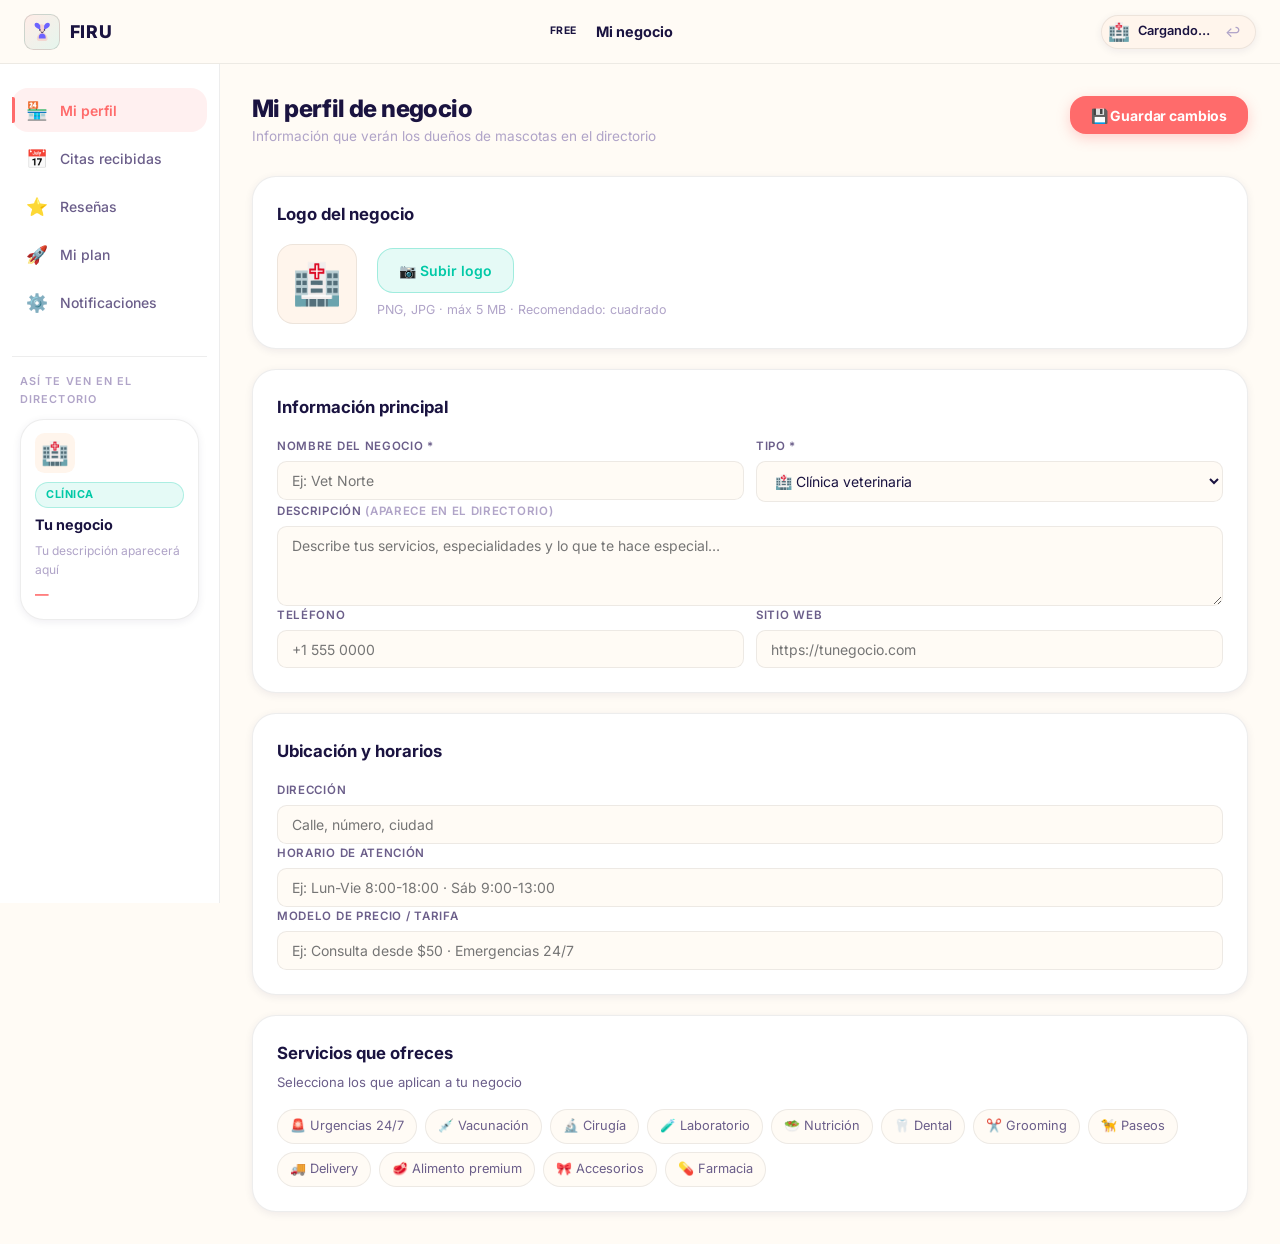
==== commit 8bce0ee3: "feat: notificaciones n8n — configuración, webhook y workflow - Dashboard y panel de negocios: nueva " ====
--- a/business.html
+++ b/business.html
@@ -51,6 +51,7 @@
       <button class="dash-nav-item" data-section="citas"          type="button"><span class="nav-icon">📅</span><span>Citas recibidas</span><span class="nav-badge" id="citasBadge" hidden>0</span></button>
       <button class="dash-nav-item" data-section="resenas"        type="button"><span class="nav-icon">⭐</span><span>Reseñas</span></button>
       <button class="dash-nav-item" data-section="plan"           type="button"><span class="nav-icon">🚀</span><span>Mi plan</span></button>
+      <button class="dash-nav-item" data-section="notif"          type="button"><span class="nav-icon">⚙️</span><span>Notificaciones</span></button>
     </nav>
 
     <!-- Vista previa listing -->
@@ -270,6 +271,92 @@
       </div>
     </section>
 
+    <!-- ── NOTIFICACIONES ── -->
+    <section class="dash-section" id="sec-notif">
+      <div class="dash-section-head">
+        <div><h2>Notificaciones</h2><p>Recibe alertas cuando llegan nuevas citas o reseñas</p></div>
+      </div>
+
+      <div class="card notif-card" style="margin-bottom:1.25rem">
+        <div class="notif-card-head">
+          <span>⚡</span>
+          <div>
+            <h4>Webhook n8n</h4>
+            <p>Conecta n8n para recibir alertas de nuevas citas en tiempo real por email o WhatsApp</p>
+          </div>
+        </div>
+        <div class="form-group">
+          <label for="n8nWebhook">URL del webhook</label>
+          <input type="url" id="n8nWebhook" placeholder="https://tu-n8n.com/webhook/firu-notificaciones" />
+        </div>
+        <button class="secondary-btn" id="testWebhookBtn" type="button" style="align-self:flex-start">
+          <span class="btn-text">🧪 Probar conexión</span>
+          <span class="btn-loader" hidden>···</span>
+        </button>
+      </div>
+
+      <div class="card" style="margin-bottom:1.25rem">
+        <h4 style="margin-bottom:1rem">Datos de contacto</h4>
+        <div class="form-row">
+          <div class="form-group">
+            <label for="notifEmail">Email para notificaciones</label>
+            <input type="email" id="notifEmail" placeholder="negocio@email.com" />
+          </div>
+          <div class="form-group">
+            <label for="notifPhone">WhatsApp / Teléfono</label>
+            <input type="tel" id="notifPhone" placeholder="+1 555 0000" />
+          </div>
+        </div>
+      </div>
+
+      <div class="card" style="margin-bottom:1.25rem">
+        <h4 style="margin-bottom:1rem">¿Qué quieres recibir?</h4>
+        <div class="notif-toggles">
+          <div class="notif-toggle-row">
+            <div class="notif-toggle-info">
+              <span>📅</span>
+              <div>
+                <strong>Nueva cita recibida</strong>
+                <span>Alerta inmediata cuando un cliente agenda contigo</span>
+              </div>
+            </div>
+            <button class="toggle-btn on" id="toggleBizAppts" type="button"></button>
+          </div>
+          <div class="notif-toggle-row">
+            <div class="notif-toggle-info">
+              <span>⭐</span>
+              <div>
+                <strong>Nueva reseña</strong>
+                <span>Cuando un cliente deja una reseña en tu perfil</span>
+              </div>
+            </div>
+            <button class="toggle-btn on" id="toggleBizReviews" type="button"></button>
+          </div>
+        </div>
+      </div>
+
+      <div style="display:flex;justify-content:flex-end;margin-bottom:1.5rem">
+        <button class="primary-btn" id="saveNotifBtn" type="button">
+          <span class="btn-text">💾 Guardar configuración</span>
+          <span class="btn-loader" hidden>···</span>
+        </button>
+      </div>
+
+      <div class="card notif-guide">
+        <h4>🚀 Cómo configurar n8n en EasyPanel</h4>
+        <ol class="notif-steps">
+          <li>En EasyPanel, crea una nueva app con imagen Docker <code>n8nio/n8n</code></li>
+          <li>Accede a tu n8n e importa el archivo <code>firu-notifications.json</code></li>
+          <li>Configura tus credenciales SMTP en n8n (Settings → Credentials → SMTP)</li>
+          <li>Activa el workflow y copia la URL del nodo "Webhook FIRU"</li>
+          <li>Pégala arriba en el campo "URL del webhook" y guarda</li>
+        </ol>
+        <a href="n8n-workflows/firu-notifications.json" download class="secondary-btn" style="display:inline-flex;margin-top:0.85rem;text-decoration:none">
+          ⬇️ Descargar workflow de n8n
+        </a>
+      </div>
+    </section>
+
   </main>
 </div>
 
@@ -279,6 +366,7 @@
   <button class="bottom-nav-item" data-section="citas"          type="button"><span>📅</span><span>Citas</span></button>
   <button class="bottom-nav-item" data-section="resenas"        type="button"><span>⭐</span><span>Reseñas</span></button>
   <button class="bottom-nav-item" data-section="plan"           type="button"><span>🚀</span><span>Plan</span></button>
+  <button class="bottom-nav-item" data-section="notif"          type="button"><span>⚙️</span><span>Config</span></button>
 </nav>
 
 <div class="toast-container" id="toastContainer" aria-live="polite"></div>
--- a/dashboard.css
+++ b/dashboard.css
@@ -505,6 +505,61 @@
 .bottom-nav-item span:first-child { font-size: 1.3rem; line-height: 1; }
 .bottom-nav-item.active { color: var(--coral); }
 
+/* ── Notificaciones config ─────────────────── */
+.notif-card { display: flex; flex-direction: column; gap: 1rem; }
+.notif-card-head {
+  display: flex;
+  align-items: flex-start;
+  gap: 1rem;
+}
+.notif-card-head > span { font-size: 2rem; }
+.notif-card-head h4 { margin-bottom: 0.2rem; }
+.notif-card-head p { font-size: 0.82rem; color: var(--text-3); margin: 0; }
+
+.notif-toggles { display: flex; flex-direction: column; }
+
+.notif-toggle-row {
+  display: flex;
+  align-items: center;
+  justify-content: space-between;
+  gap: 1rem;
+  padding: 1rem 0;
+  border-bottom: 1.5px solid var(--border);
+}
+.notif-toggle-row:last-child { border-bottom: none; padding-bottom: 0; }
+.notif-toggle-row:first-child { padding-top: 0; }
+
+.notif-toggle-info {
+  display: flex;
+  align-items: center;
+  gap: 0.75rem;
+}
+.notif-toggle-info > span { font-size: 1.4rem; flex-shrink: 0; }
+.notif-toggle-info strong { display: block; font-size: 0.9rem; color: var(--text); }
+.notif-toggle-info div > span { font-size: 0.78rem; color: var(--text-3); }
+
+.notif-guide {
+  background: linear-gradient(135deg, var(--indigo-alpha), var(--surface));
+  border-color: rgba(108,99,255,0.15);
+}
+.notif-guide h4 { margin-bottom: 0.75rem; }
+.notif-steps {
+  padding-left: 1.25rem;
+  display: flex;
+  flex-direction: column;
+  gap: 0.5rem;
+  margin: 0;
+}
+.notif-steps li { font-size: 0.85rem; color: var(--text-2); }
+.notif-steps code {
+  background: var(--surface-hi);
+  padding: 0.1rem 0.4rem;
+  border-radius: 4px;
+  font-size: 0.8rem;
+  color: var(--indigo);
+  font-family: monospace;
+}
+
 /* ── Responsive ────────────────────────────── */
 @media (max-width: 768px) {
   .dash-shell { grid-template-columns: 1fr; }
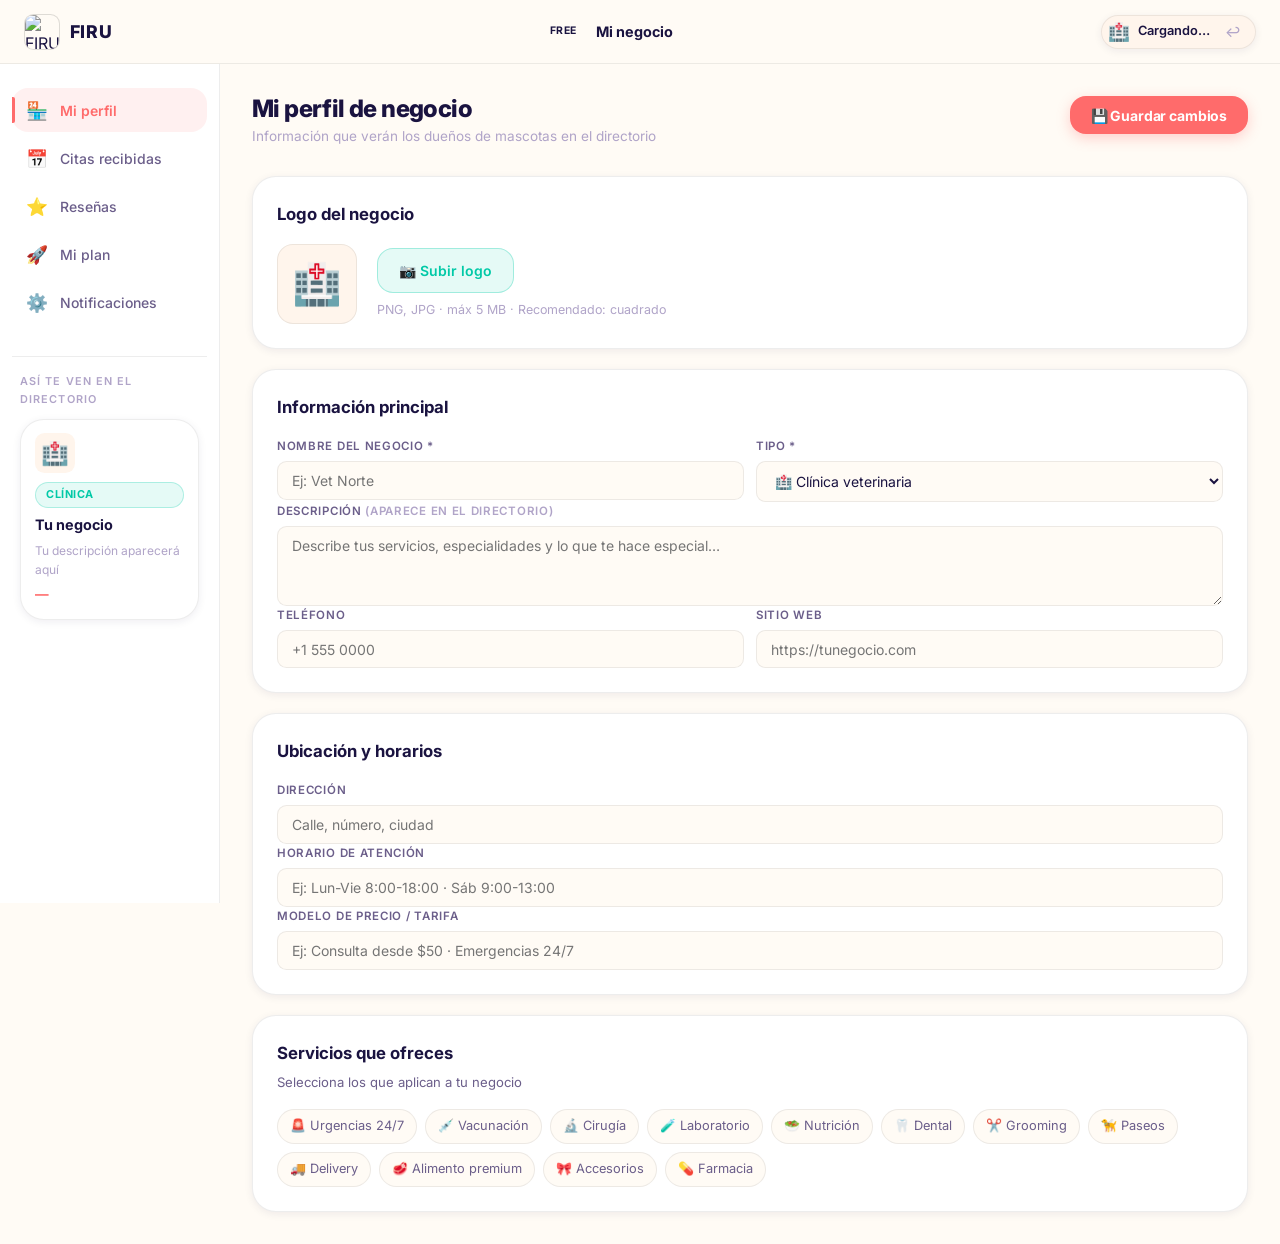
==== commit 9decbd2f: "feat: logo personalizado del perro en todas las páginas - Reemplaza el SVG placeholder con <img src=" ====
--- a/business.html
+++ b/business.html
@@ -18,13 +18,7 @@
 <header class="dash-header">
   <a href="index.html" class="dash-logo">
     <div class="brand-mark sm">
-      <svg viewBox="0 0 64 64" xmlns="http://www.w3.org/2000/svg">
-        <path d="M20 24c0-6 4-10 10-10s10 4 10 10c0 4-2 8-5 11 2 1 4 3 6 5 3 3 5 7 5 12 0 3-2 6-5 6H23c-3 0-5-3-5-6 0-5 2-9 5-12 2-2 4-4 6-5-3-3-5-7-5-11Z" fill="#FF6B6B" opacity="0.2"/>
-        <path d="M27 18c-2-5-6-8-10-8-3 0-5 2-5 5 0 4 3 7 7 9l8 4v-10Zm10 0c2-5 6-8 10-8 3 0 5 2 5 5 0 4-3 7-7 9l-8 4v-10ZM23 47c0-5 4-9 9-9h0c5 0 9 4 9 9v4H23v-4Z" fill="#6C63FF"/>
-        <circle cx="26" cy="29" r="2" fill="#1A1340"/>
-        <circle cx="38" cy="29" r="2" fill="#1A1340"/>
-        <path d="M29 34c2 2 4 2 6 0" stroke="#1A1340" stroke-width="2.5" stroke-linecap="round" fill="none"/>
-      </svg>
+      <img src="logo.png" alt="FIRU" />
     </div>
     <strong>FIRU</strong>
   </a>
--- a/styles.css
+++ b/styles.css
@@ -279,18 +279,18 @@
 .brand-mark {
   width: 2.75rem;
   height: 2.75rem;
-  background: linear-gradient(135deg, var(--coral-alpha), var(--teal-alpha));
+  background: var(--bg);
   border: 1.5px solid var(--border-hi);
   border-radius: 0.85rem;
   display: flex;
   align-items: center;
   justify-content: center;
-  padding: 0.3rem;
+  overflow: hidden;
   flex-shrink: 0;
   transition: box-shadow 0.3s;
 }
 .brand-mark:hover { box-shadow: 0 0 20px var(--coral-glow); }
-.brand-mark svg { width: 100%; height: 100%; }
+.brand-mark svg, .brand-mark img { width: 100%; height: 100%; object-fit: contain; }
 
 .top-actions { display: flex; align-items: center; gap: 0.2rem; }
 
--- a/dashboard.css
+++ b/dashboard.css
@@ -439,7 +439,24 @@
   overflow: hidden;
   flex-shrink: 0;
   position: relative;
-}
+  cursor: pointer;
+  transition: border-color 0.18s;
+}
+.photo-preview:hover { border-color: var(--coral); }
+.photo-preview::after {
+  content: '📷';
+  position: absolute;
+  inset: 0;
+  background: rgba(255,107,107,0.75);
+  display: flex;
+  align-items: center;
+  justify-content: center;
+  font-size: 1.5rem;
+  opacity: 0;
+  transition: opacity 0.18s;
+  border-radius: inherit;
+}
+.photo-preview:hover::after { opacity: 1; }
 .photo-preview img { width: 100%; height: 100%; object-fit: cover; }
 .photo-actions { display: flex; flex-direction: column; gap: 0.35rem; }
 .photo-label { cursor: pointer; font-size: 0.82rem; }
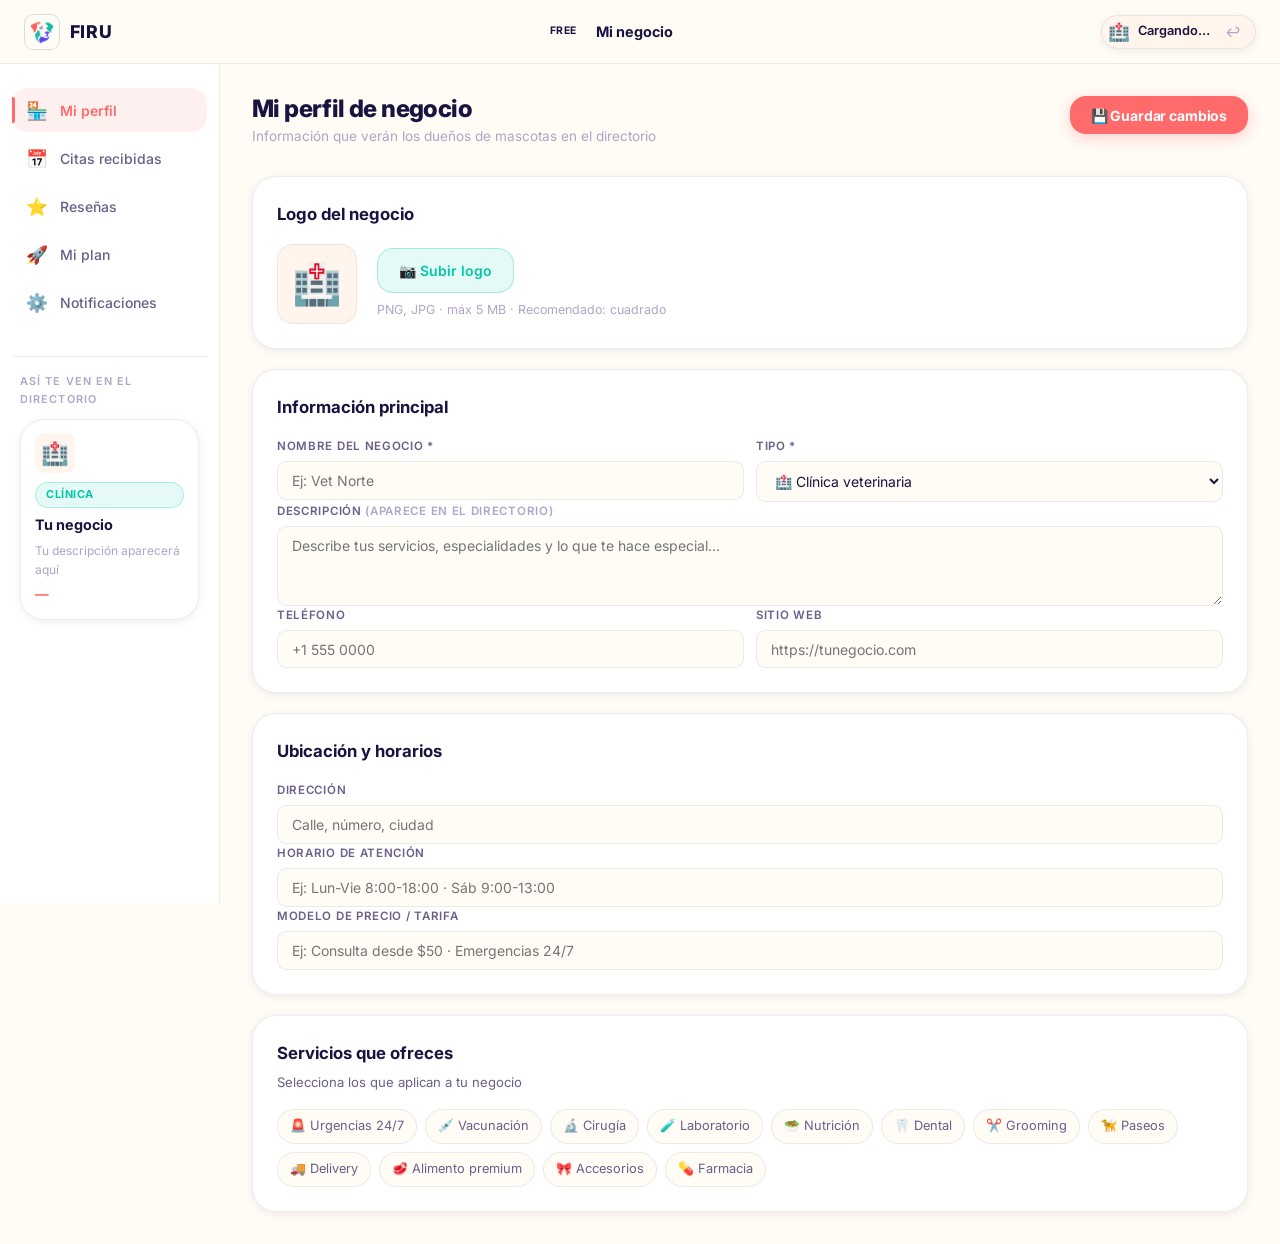
==== commit 7f02fa56: "feat: logo del perro FIRU en todas las páginas Imagen WebP recuperada del mensaje y aplicada en los " ====
--- a/business.html
+++ b/business.html
@@ -18,7 +18,7 @@
 <header class="dash-header">
   <a href="index.html" class="dash-logo">
     <div class="brand-mark sm">
-      <img src="logo.png" alt="FIRU" />
+      <img src="logo.webp" alt="FIRU" />
     </div>
     <strong>FIRU</strong>
   </a>
